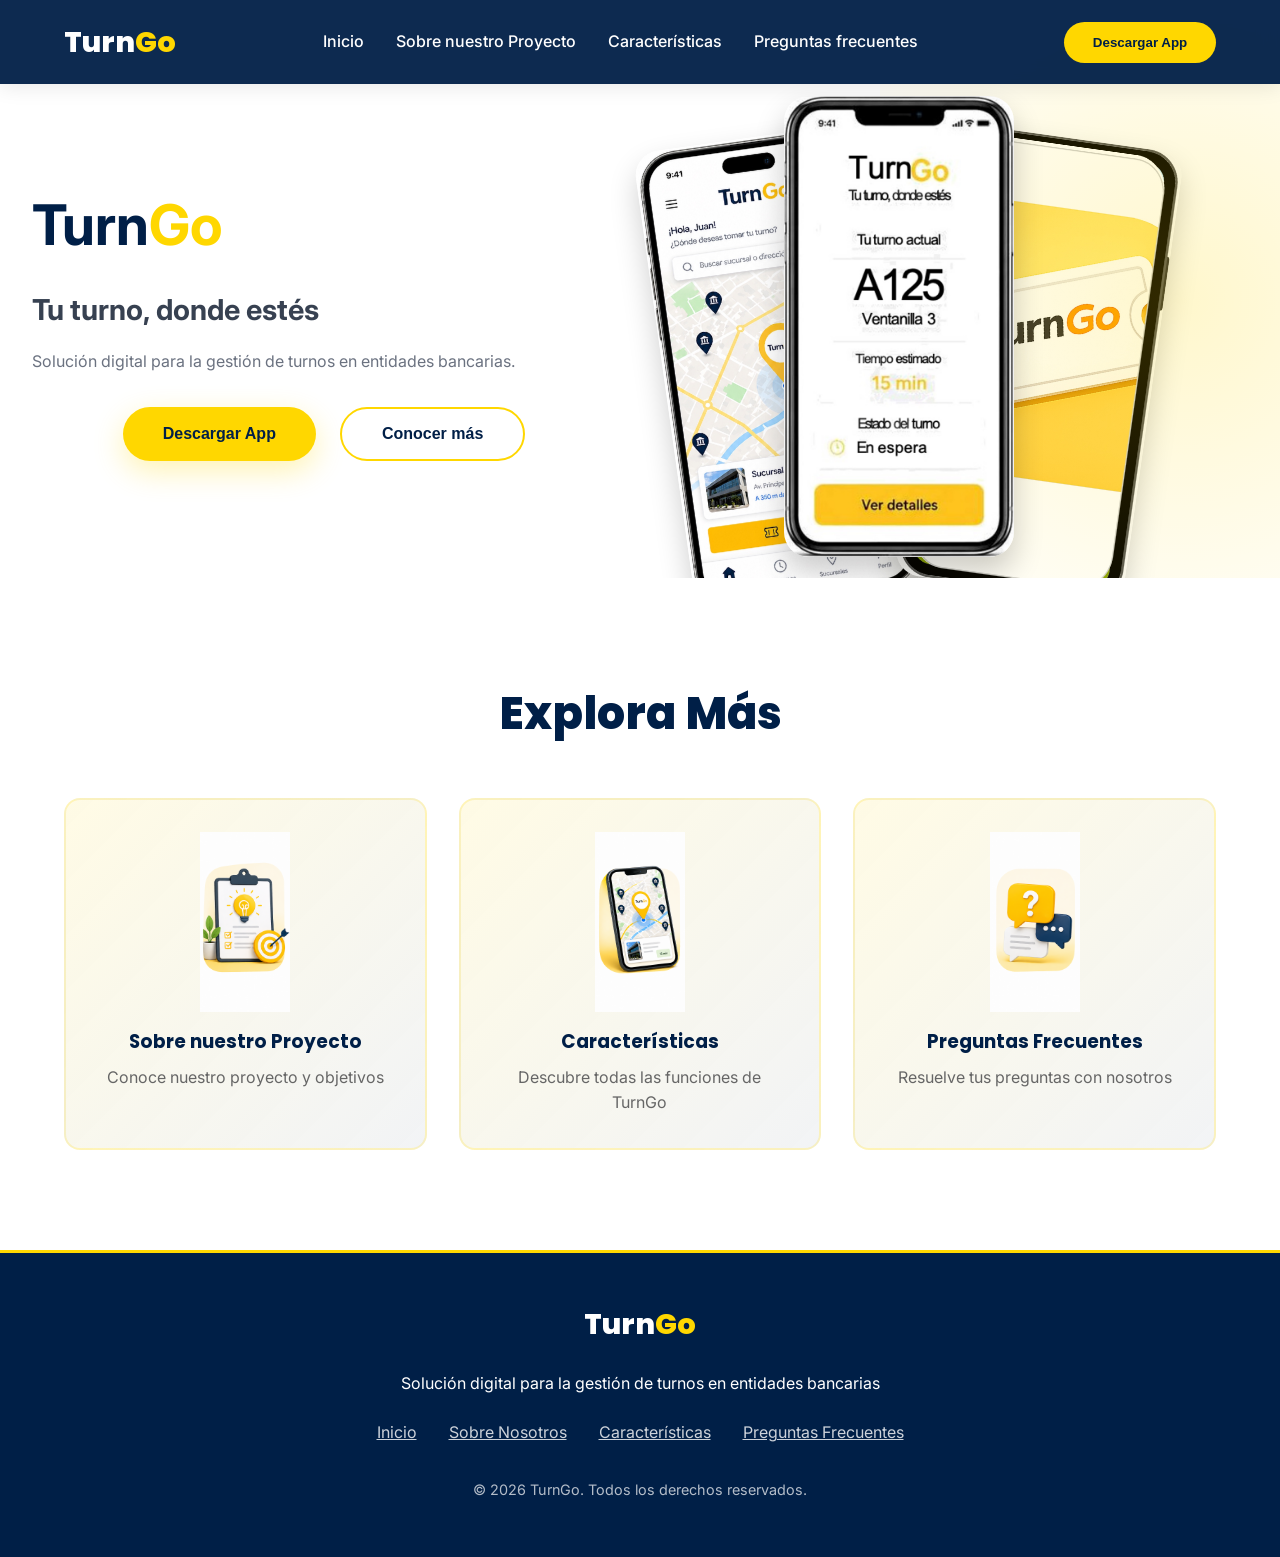
==== index.html @ 9b7ec01e "presentation-inicial" ====
<!DOCTYPE html>
<html lang="es">
<head>
    <meta charset="UTF-8">
    <meta name="viewport" content="width=device-width, initial-scale=1.0">
    <title>TurnGo - Tu turno, donde estés</title>
    <link href="https://fonts.googleapis.com/css2?family=Poppins:wght@300;400;600;700;800&family=Inter:wght@300;400;500;600&display=swap" rel="stylesheet">
    <link rel="stylesheet" href="styles.css">
</head>
<body>

    <nav>
        <div class="logo">Turn<span>Go</span></div>
        <ul>
            <li><a href="index.html#inicio">Inicio</a></li>
            <li><a href="about.html">Sobre nuestro Proyecto</a></li>
            <li><a href="features.html">Características</a></li>
            <li><a href="contact.html">Preguntas frecuentes</a></li>
        </ul>
        <button class="nav-button" onclick="window.location.href='download.html'">Descargar App</button>
    </nav>

    <section class="hero" id="inicio">
        <div class="hero-container">
            <div class="hero-content">
                <h1>Turn<span>Go</span></h1>
                <h2 class="hero-subtitle">Tu turno, donde estés</h2>

                <p class="hero-description">
                    Solución digital para la gestión de turnos en entidades bancarias.
                </p>

                <div class="cta-buttons">
                    <button class="btn btn-primary">Descargar App</button>
                    <button class="btn btn-secondary">Conocer más</button>
                </div>
            </div>

            <div class="hero-phones">
                <img src="img/hero-main3.jpeg" class="phone phone-1">
                <img src="img/hero-ui.jpeg" class="phone phone-2">
                <img src="img/hero-main2.jpeg" class="phone phone-3">
            </div>

        </div>
        <div class="hero-bg"></div>
    </section>
    
    

    <section class="quick-links">
        <h2 class="section-title">Explora Más</h2>
        <div class="links-grid">
            <a href="about.html" class="link-card">
                <img src="img/turngo_sobre_proyecto.png" alt="Sobre nuestro proyecto TurnGo" class="card-img">
                <h3>Sobre nuestro Proyecto</h3>
                <p>Conoce nuestro proyecto y objetivos</p>
            </a>
            <a href="features.html" class="link-card">
                <img src="img/turngo_caracteristicas_mapa.png" alt="Características TurnGo" class="card-img">
                <h3>Características</h3>
                <p>Descubre todas las funciones de TurnGo</p>
            </a>
            <a href="contact.html" class="link-card">
                <img src="img/turngo_preguntas_frecuentes.png" alt="Preguntas frecuentes TurnGo" class="card-img">
                <h3>Preguntas Frecuentes</h3>
                <p>Resuelve tus preguntas con nosotros</p>
            </a>
        </div>
    </section>

    <footer>
        <div class="logo" style="margin-bottom: 1.5rem;">Turn<span>Go</span></div>
        <p>Solución digital para la gestión de turnos en entidades bancarias</p>
        <div style="margin-top: 1.5rem; display: flex; justify-content: center; gap: 2rem; flex-wrap: wrap;">
            <a href="index.html" style="color: rgba(255,255,255,0.8);">Inicio</a>
            <a href="about.html" style="color: rgba(255,255,255,0.8);">Sobre Nosotros</a>
            <a href="features.html" style="color: rgba(255,255,255,0.8);">Características</a>
            <a href="contact.html" style="color: rgba(255,255,255,0.8);">Preguntas Frecuentes</a>
        </div>
        <p style="margin-top: 2rem; color: rgba(255,255,255,0.7); font-size: 0.9rem;">
            © 2026 TurnGo. Todos los derechos reservados.
        </p>
    </footer>

    <script src="script.js"></script>
</body>
</html>
---- styles.css ----
* {
    margin: 0;
    padding: 0;
    box-sizing: border-box;
}

:root {
    --primary-yellow: #FFD700;
    --primary-dark: #001F47;
    --secondary-dark: #0D2E4E;
    --light-gray: #F5F7FA;
    --text-dark: #1A1A1A;
    --text-light: #666666;
    --success-green: #10B981;
    --warning-orange: #F59E0B;
    --danger-red: #EF4444;
}

body {
    font-family: 'Inter', sans-serif;
    color: var(--text-dark);
    line-height: 1.6;
    margin: 0;
    padding: 0;
    overflow-x: hidden;
}

/* ============ NAVIGATION ============ */
nav {
    position: fixed;
    top: 0;
    width: 100%;
    background: rgba(0, 31, 71, 0.95);
    backdrop-filter: blur(10px);
    padding: 1.2rem 5%;
    display: flex;
    justify-content: space-between;
    align-items: center;
    z-index: 1000;
    box-shadow: 0 2px 20px rgba(0, 0, 0, 0.1);
}

.logo {
    font-family: 'Poppins', sans-serif;
    font-size: 1.8rem;
    font-weight: 800;
    color: white;
    cursor: pointer;
    transition: transform 0.3s ease;
}

.logo:hover {
    transform: scale(1.05);
}

.logo span {
    color: var(--primary-yellow);
}

nav ul {
    display: flex;
    list-style: none;
    gap: 2rem;
}

nav a {
    color: white;
    text-decoration: none;
    font-weight: 500;
    transition: color 0.3s ease;
}

nav a:hover {
    color: var(--primary-yellow);
}

.nav-button {
    background: var(--primary-yellow);
    color: var(--primary-dark);
    padding: 0.8rem 1.8rem;
    border-radius: 50px;
    font-weight: 600;
    border: none;
    cursor: pointer;
    transition: transform 0.3s ease, box-shadow 0.3s ease;
}

.nav-button:hover {
    transform: translateY(-2px);
    box-shadow: 0 8px 20px rgba(255, 215, 0, 0.3);
}

.hero {
    position: relative;
    padding: 6rem 2rem 2rem;
    overflow: hidden;
    background: #ffffff;
}

.hero-container {
    display: flex;
    align-items: center;
    justify-content: space-between;
    gap: 3rem;
    flex-wrap: wrap;
}

/* TEXTO */
.hero-content {
    flex: 1;
    min-width: 300px;
}

.hero-content h1 {
    font-size: 3.5rem;
    color: var(--primary-dark);
}

.hero-content span {
    color: var(--primary-yellow);
}

.hero-subtitle {
    font-size: 1.8rem;
    margin: 1rem 0;
    color: #374151;
}

.hero-description {
    margin-bottom: 2rem;
    color: #6b7280;
}
.hero-bg {
    position: absolute;
    right: -150px;
    top: -100px;
    width: 700px;
    height: 700px;
    background: radial-gradient(circle, rgba(255,215,0,0.25), transparent 70%);
    z-index: 0;
}

/* IMÁGENES */
.hero-phones {
    flex: 1;
    position: relative;
    height: 450px;
}

.phone {
    position: absolute;
    width: 230px;
    border-radius: 25px;
    box-shadow: 0 15px 30px rgba(0,0,0,0.2);
    transition: 0.3s;
}

/* POSICIONES */
.phone-1 {
    left: 0;
    top: 40px;
    transform: rotate(-8deg);
}

.phone-2 {
    left: 120px;
    top: 0;
    z-index: 2;
}

.phone-3 {
    left: 260px;
    top: 40px;
    transform: rotate(8deg);

}

/* HOVER */
.hero-phones:hover .phone-1 {
    transform: rotate(-5deg) translateY(-10px);
}

.hero-phones:hover .phone-2 {
    transform: translateY(-15px);
}

.hero-phones:hover .phone-3 {
    transform: rotate(5deg) translateY(-10px);
}

/* FONDO CURVO */
.hero-bg {
    position: absolute;
    right: -200px;
    top: 0;
    width: 600px;
    height: 600px;
    background: radial-gradient(circle, #FFD70033, transparent);
    z-index: 0;
}

.cta-buttons {
    display: flex;
    gap: 1.5rem;
    justify-content: center;
    flex-wrap: wrap;
    margin-top: 2rem;
}

.btn {
    padding: 1rem 2.5rem;
    border-radius: 50px;
    font-weight: 600;
    border: none;
    cursor: pointer;
    transition: all 0.3s ease;
    font-size: 1rem;
}

.btn-primary {
    background: var(--primary-yellow);
    color: var(--primary-dark);
    box-shadow: 0 10px 30px rgba(255, 215, 0, 0.3);
}

.btn-primary:hover {
    transform: translateY(-4px);
    box-shadow: 0 15px 40px rgba(255, 215, 0, 0.4);
}

.btn-secondary {
    background: transparent;
    color: var(--primary-dark);
    border: 2px solid var(--primary-yellow);
}

.btn-secondary:hover {
    background: var(--primary-yellow);
    color: var(--primary-dark);
    transform: translateY(-4px);
}

@keyframes fadeInDown {
    from {
        opacity: 0;
        transform: translateY(-30px);
    }
    to {
        opacity: 1;
        transform: translateY(0);
    }
}

/* ============ SECTIONS ============ */
.problem-solution {
    padding: 20px 5%;
    background: white;
}

.section-title {
    font-family: 'Poppins', sans-serif;
    font-size: 2.8rem;
    font-weight: 800;
    text-align: center;
    margin-bottom: 3rem;
    color: var(--primary-dark);
}

.section-title span {
    color: var(--primary-yellow);
}

.problem-grid {
    display: grid;
    grid-template-columns: 1fr 1fr;
    gap: 3rem;
    max-width: 1200px;
    margin: 0 auto;
    align-items: center;
}

.problems-list, .solutions-list {
    display: flex;
    flex-direction: column;
    gap: 1.5rem;
}

.problem-item, .solution-item {
    padding: 1.5rem;
    border-radius: 12px;
    background: var(--light-gray);
    transition: all 0.3s ease;
}

.problem-item:hover, .solution-item:hover {
    transform: translateX(10px);
    background: #EEF2F8;
}

.problem-item strong, .solution-item strong {
    color: var(--primary-dark);
    font-size: 1.1rem;
}

.center-arrow {
    text-align: center;
    grid-column: 1 / -1;
    font-size: 2.5rem;
    color: var(--primary-yellow);
    animation: bounce 2s infinite;
}

@keyframes bounce {
    0%, 100% { transform: translateY(0); }
    50% { transform: translateY(-10px); }
}

/* ============ OBJECTIVES ============ */
.objectives {
    padding: 100px 5%;
    background: linear-gradient(135deg, var(--primary-dark) 0%, var(--secondary-dark) 100%);
    color: white;
}

.objectives .section-title {
    color: white;
}

.objectives-grid {
    display: grid;
    grid-template-columns: repeat(auto-fit, minmax(280px, 1fr));
    gap: 2rem;
    max-width: 1200px;
    margin: 0 auto;
}

.objective-card {
    background: rgba(255, 215, 0, 0.1);
    border: 2px solid rgba(255, 215, 0, 0.3);
    padding: 2rem;
    border-radius: 16px;
    text-align: center;
    backdrop-filter: blur(10px);
    transition: all 0.3s ease;
}

.objective-card:hover {
    background: rgba(255, 215, 0, 0.15);
    border-color: var(--primary-yellow);
    transform: translateY(-10px);
}

.objective-number {
    font-family: 'Poppins', sans-serif;
    font-size: 3rem;
    font-weight: 800;
    color: var(--primary-yellow);
    margin-bottom: 1rem;
}

.objective-label {
    font-size: 0.9rem;
    color: rgba(255, 255, 255, 0.8);
    text-transform: uppercase;
    letter-spacing: 1px;
    margin-bottom: 0.5rem;
}

/* ============ FEATURES ============ */
.features {
    padding: 100px 5%;
    background: var(--light-gray);
}

.features-grid {
    display: grid;
    grid-template-columns: repeat(auto-fit, minmax(300px, 1fr));
    gap: 2rem;
    max-width: 1200px;
    margin: 0 auto;
}

.feature-card {
    background: white;
    padding: 2.5rem;
    border-radius: 16px;
    text-align: center;
    box-shadow: 0 4px 15px rgba(0, 0, 0, 0.08);
    transition: all 0.3s ease;
}

.feature-card:hover {
    transform: translateY(-8px);
    box-shadow: 0 12px 30px rgba(255, 215, 0, 0.2);
}

.feature-icon {
    font-size: 3rem;
    margin-bottom: 1rem;
}

.feature-card h3 {
    color: var(--primary-dark);
    margin-bottom: 1rem;
    font-family: 'Poppins', sans-serif;
    font-size: 1.3rem;
}

.feature-card p {
    color: var(--text-light);
    line-height: 1.8;
}

/* ============ BENEFICIARIES ============ */
.beneficiaries {
    padding: 100px 5%;
    background: white;
}

.beneficiaries-grid {
    display: grid;
    grid-template-columns: repeat(2, 1fr);
    gap: 2rem;
    max-width: 1000px;
    margin: 0 auto;
}

.beneficiary-item {
    padding: 2rem;
    background: var(--light-gray);
    border-radius: 12px;
    text-align: center;
    transition: all 0.3s ease;
}

.beneficiary-item:hover {
    background: var(--primary-yellow);
    color: var(--primary-dark);
}

.beneficiary-item h3 {
    color: var(--primary-dark);
    margin-bottom: 1rem;
    font-size: 1.3rem;
}

/* ============ QUICK LINKS ============ */
.quick-links {
    padding: 100px 5%;
    background: white;
}

.links-grid {
    display: grid;
    grid-template-columns: repeat(auto-fit, minmax(250px, 1fr));
    gap: 2rem;
    max-width: 1200px;
    margin: 0 auto;
}

.link-card {
    background: linear-gradient(135deg, rgba(255, 215, 0, 0.1) 0%, rgba(0, 31, 71, 0.05) 100%);
    padding: 2rem;
    border-radius: 16px;
    text-align: center;
    text-decoration: none;
    color: inherit;
    border: 2px solid rgba(255, 215, 0, 0.2);
    transition: all 0.3s ease;
    cursor: pointer;
}

.link-card:hover {
    border-color: var(--primary-yellow);
    background: rgba(255, 215, 0, 0.15);
    transform: translateY(-8px);
}

.link-icon {
    font-size: 2.5rem;
    margin-bottom: 1rem;
}

.link-card h3 {
    color: var(--primary-dark);
    margin-bottom: 0.5rem;
    font-family: 'Poppins', sans-serif;
}

.link-card p {
    color: var(--text-light);
}

/* ============ FOOTER ============ */
footer {
    background: var(--primary-dark);
    color: white;
    padding: 3rem 5%;
    text-align: center;
    border-top: 3px solid var(--primary-yellow);
}

footer p {
    margin-bottom: 0.5rem;
}

footer a {
    transition: color 0.3s ease;
}

footer a:hover {
    color: var(--primary-yellow);
}

.footer-highlight {
    color: var(--primary-yellow);
    font-weight: 600;
}

@media (max-width: 768px) {
    nav ul {
        display: none;
    }

    .hero h1 {
        font-size: 2.5rem;
    }

    .problem-grid {
        grid-template-columns: 1fr;
    }

    .beneficiaries-grid {
        grid-template-columns: 1fr;
    }

    .section-title {
        font-size: 2rem;
    }
}

.fade-in {
    opacity: 0;
    animation: fadeIn 0.6s ease forwards;
}

@keyframes fadeIn {
    from { opacity: 0; }
    to { opacity: 1; }
}


.contact-section {
    padding: 80px 5%;
    background: white;
}

.contact-container {
    max-width: 600px;
    margin: 0 auto;
}

.form-group {
    margin-bottom: 1.5rem;
}

.form-group label {
    display: block;
    margin-bottom: 0.5rem;
    font-weight: 600;
    color: var(--primary-dark);
}

.form-group input,
.form-group textarea {
    width: 100%;
    padding: 1rem;
    border: 2px solid var(--light-gray);
    border-radius: 8px;
    font-family: inherit;
    font-size: 1rem;
    transition: border-color 0.3s ease;
}

.form-group input:focus,
.form-group textarea:focus {
    outline: none;
    border-color: var(--primary-yellow);
}

.form-group textarea {
    resize: vertical;
    min-height: 150px;
}

.submit-btn {
    width: 100%;
    padding: 1rem;
    background: var(--primary-yellow);
    color: var(--primary-dark);
    border: none;
    border-radius: 8px;
    font-weight: 600;
    font-size: 1rem;
    cursor: pointer;
    transition: all 0.3s ease;
}

.submit-btn:hover {
    transform: translateY(-2px);
    box-shadow: 0 8px 20px rgba(255, 215, 0, 0.3);
}

.page-header {
    background: linear-gradient(135deg, var(--primary-dark) 0%, var(--secondary-dark) 100%);
    color: white;
    padding: 100px 5% 60px;
    text-align: center;
    margin-top: 60px;
}

.page-header h1 {
    font-family: 'Poppins', sans-serif;
    font-size: 3.5rem;
    margin-bottom: 1rem;
}

.page-content {
    padding: 80px 5%;
    max-width: 1400px;
    margin: 0 auto;
}

.page-content h2 {
    color: var(--primary-dark);
    margin: 2rem 0 1rem 0;
    font-family: 'Poppins', sans-serif;
}

.page-content p {
    color: var(--text-light);
    margin-bottom: 1rem;
    line-height: 1.8;
}
.flip-container {
    display: grid;
    grid-template-columns: repeat(auto-fit, minmax(250px, 1fr));
    gap: 1.8rem;
    margin-top: 2rem;
}

.flip-card {
    background: transparent;
    width: 100%;
    height: 180px;
    perspective: 1000px;
}

.flip-card-inner {
    position: relative;
    width: 100%;
    height: 100%;
    text-align: left;
    transition: transform 0.5s;
    transform-style: preserve-3d;
    cursor: pointer;
}
.flip-card:hover .flip-card-inner {
    transform: rotateY(180deg);
}
.flip-card-front, .flip-card-back {
    position: absolute;
    width: 100%;
    height: 100%;
    border-radius: 12px;
    padding: 1.2rem;
    backface-visibility: hidden;
    display: flex;
    flex-direction: column;
    justify-content: center;
}
.flip-card-front {
    background: #ffffff;
    border: 1px solid #e5e7eb;
    color: var(--primary-dark);
}
.flip-card-back {
    background: var(--primary-dark);
    color: white;
    transform: rotateY(180deg);
}
.flip-card-back p{
  color: white !important;
}
.flip-card-back h3 {
    color: var(--primary-yellow);
}
.flip-card:hover {
    transform: translateY(-3px);
    transition: 0.2s;
}
.link-card {
  display: block;
  text-align: center;
  text-decoration: none;
  color: #111;
}
.card-img {
  width: 100%;
  height: 180px;
  object-fit: contain;
  display: block;
  margin: 0 auto 15px;
}
.about-hero {
  display: flex;
  justify-content: center;
  padding: 40px 5% 10px;
}

.about-hero img {
  width: 100%;
  height: auto;
  object-fit: contain;
}

.about-card {
  background: white;
  padding: 2.2rem;
  border-radius: 18px;
  margin-bottom: 2rem;
  box-shadow: 0 12px 30px rgba(0,0,0,0.06);
  transition: all 0.3s ease;
}

.about-card:hover {
  transform: translateY(-5px);
  box-shadow: 0 18px 40px rgba(0,0,0,0.1);
}

.about-card h2 {
  color: var(--primary-dark);
  margin-bottom: 1rem;
  font-size: 1.8rem;
}

.about-card p {
  color: var(--text-light);
  line-height: 1.8;
}

.custom-list {
  margin-left: 1.5rem;
  margin-top: 1rem;
  color: var(--text-light);
  line-height: 1.8;
}

.solution-card {
  display: grid;
  grid-template-columns: 280px 1fr;
  gap: 2rem;
  align-items: center;
}

.section-img {
  text-align: center;
}

.section-img img {
  width: 100%;
  max-width: 280px;
  height: 220px;
  object-fit: contain;
}

.stats-grid {
  display: grid;
  grid-template-columns: repeat(auto-fit, minmax(190px, 1fr));
  gap: 1.5rem;
  margin-top: 2rem;
}

.stat-box {
  background: var(--light-gray);
  padding: 2rem;
  border-radius: 16px;
  text-align: center;
}

.stat-box h3 {
  font-size: 2.8rem;
  font-weight: 800;
  color: var(--primary-yellow);
  margin-bottom: 0.5rem;
}

.stat-box p {
  color: var(--primary-dark);
  font-weight: 600;
}

.benefits-grid {
  display: grid;
  grid-template-columns: 1fr 1fr;
  gap: 1.5rem;
  margin-top: 1.5rem;
}

.benefit-box {
  padding: 2rem;
  border-radius: 16px;
}

.benefit-box h3 {
  color: var(--primary-dark);
  margin-bottom: 1rem;
}

.benefit-box ul {
  margin-left: 1.2rem;
  color: var(--text-light);
  line-height: 1.8;
}

.yellow-box {
  background: rgba(255, 215, 0, 0.12);
}

.blue-box {
  background: rgba(0, 31, 71, 0.1);
}

.cta-section {
  padding: 70px 5%;
  background: linear-gradient(135deg, var(--primary-dark) 0%, var(--secondary-dark) 100%);
  color: white;
  text-align: center;
}

.cta-section h2 {
  font-size: 2.3rem;
  margin-bottom: 1rem;
}

.cta-section p {
  font-size: 1.1rem;
  margin-bottom: 2rem;
}

.footer-links {
  margin-top: 1.5rem;
  display: flex;
  justify-content: center;
  gap: 2rem;
  flex-wrap: wrap;
}

.footer-links a {
  color: rgba(255,255,255,0.8);
}

.copy {
  margin-top: 2rem;
  color: rgba(255,255,255,0.7);
  font-size: 0.9rem;
}

@media (max-width: 768px) {
  .solution-card {
    grid-template-columns: 1fr;
    text-align: center;
  }

  .benefits-grid {
    grid-template-columns: 1fr;
  }

  .about-card {
    padding: 1.5rem;
  }

  .about-card h2 {
    font-size: 1.5rem;
  }

  .section-img img {
    height: 180px;
  }
}
.conclusions .conclusion-item {
  display: flex;
  gap: 1rem;
  align-items: flex-start;
  margin-top: 1.5rem;
}

.circle {
  width: 40px;
  height: 40px;
  min-width: 40px; 
  
  background: var(--primary-yellow);
  color: black;
  font-weight: 700;

  border-radius: 50%;

  display: flex;
  align-items: center;
  justify-content: center;

  flex-shrink: 0; /* 👈 evita que se aplaste */
}
.recommendations-grid {
  display: grid;
  grid-template-columns: repeat(auto-fit, minmax(220px, 1fr));
  gap: 1.5rem;
  margin-top: 1.5rem;
}

.recommendation-box {
  background: var(--light-gray);
  padding: 1.5rem;
  border-radius: 14px;
  transition: 0.3s;
}

.recommendation-box:hover {
  transform: translateY(-5px);
  background: rgba(255, 215, 0, 0.15);
}

.recommendation-box h4 {
  margin-bottom: 0.5rem;
  color: var(--primary-dark);
}
.hidden {
  display: none;
}

.btn-solution {
  margin-top: 1rem;
  padding: 10px 20px;
  border: none;
  background: var(--primary-yellow);
  border-radius: 8px;
  cursor: pointer;
  font-weight: 600;
}
footer {
  width: 100vw;       
  margin-left: calc(-50vw + 50%);
}
.objectives-ppt {
  position: relative;
  overflow: hidden;
}

.objectives-title {
  text-align: center;
  text-transform: uppercase;
  font-size: 3rem !important;
  color: var(--primary-yellow) !important;
  font-weight: 800;
  margin-bottom: 2.5rem !important;
}

.objectives-layout {
  display: grid;
  grid-template-columns: 2fr 1fr;
  gap: 3rem;
  align-items: center;
}

.objectives-left {
  display: flex;
  flex-direction: column;
  gap: 2rem;
}

.objective-pill {
  background: var(--primary-dark);
  color: white;
  border-radius: 40px;
  padding: 1.6rem 2rem;
  display: grid;
  grid-template-columns: 120px 1fr;
  gap: 1.5rem;
  align-items: center;
}

.objective-icon {
  background: white;
  width: 110px;
  height: 110px;
  border-radius: 4px;
  display: flex;
  align-items: center;
  justify-content: center;
}

.objective-icon img {
  width: 80px;
  height: 80px;
  object-fit: contain;
}

.objective-pill h3 {
  color: var(--primary-yellow);
  text-transform: uppercase;
  letter-spacing: 6px;
  font-size: 1.1rem;
  margin-bottom: 0.5rem;
}

.objective-pill p {
  color: white;
  font-size: 1rem;
  line-height: 1.7;
}

.objective-pill strong {
  color: var(--primary-yellow);
}

.expected-results h3 {
  text-transform: uppercase;
  color: #000;
  font-size: 1.4rem;
  margin-bottom: 2rem;
}

.result-item {
  display: grid;
  grid-template-columns: 60px 90px 1fr;
  gap: 1rem;
  align-items: center;
  margin-bottom: 1.6rem;
}

.result-icon {
  font-size: 2.5rem;
  color: #000;
}

.result-item strong {
  color: var(--primary-yellow);
  font-size: 2.2rem;
  font-weight: 800;
}

.result-item p {
  color: #111;
  font-weight: 600;
  margin: 0;
  line-height: 1.3;
}

@media (max-width: 900px) {
  .objectives-layout {
    grid-template-columns: 1fr;
  }

  .objective-pill {
    grid-template-columns: 1fr;
    text-align: center;
    border-radius: 25px;
  }

  .objective-icon {
    margin: 0 auto;
  }

  .result-item {
    grid-template-columns: 50px 90px 1fr;
  }

}

.about-nav-fixed {
  position: sticky;
  top: 86px;
  z-index: 800;

  display: flex;
  justify-content: center;
  gap: 10px;
  flex-wrap: wrap;

  background: #ffffff;
  padding: 12px 5%;
  box-shadow: 0 8px 25px rgba(0,0,0,0.08);
}
.page-header {
  padding: 140px 5% 70px;
}
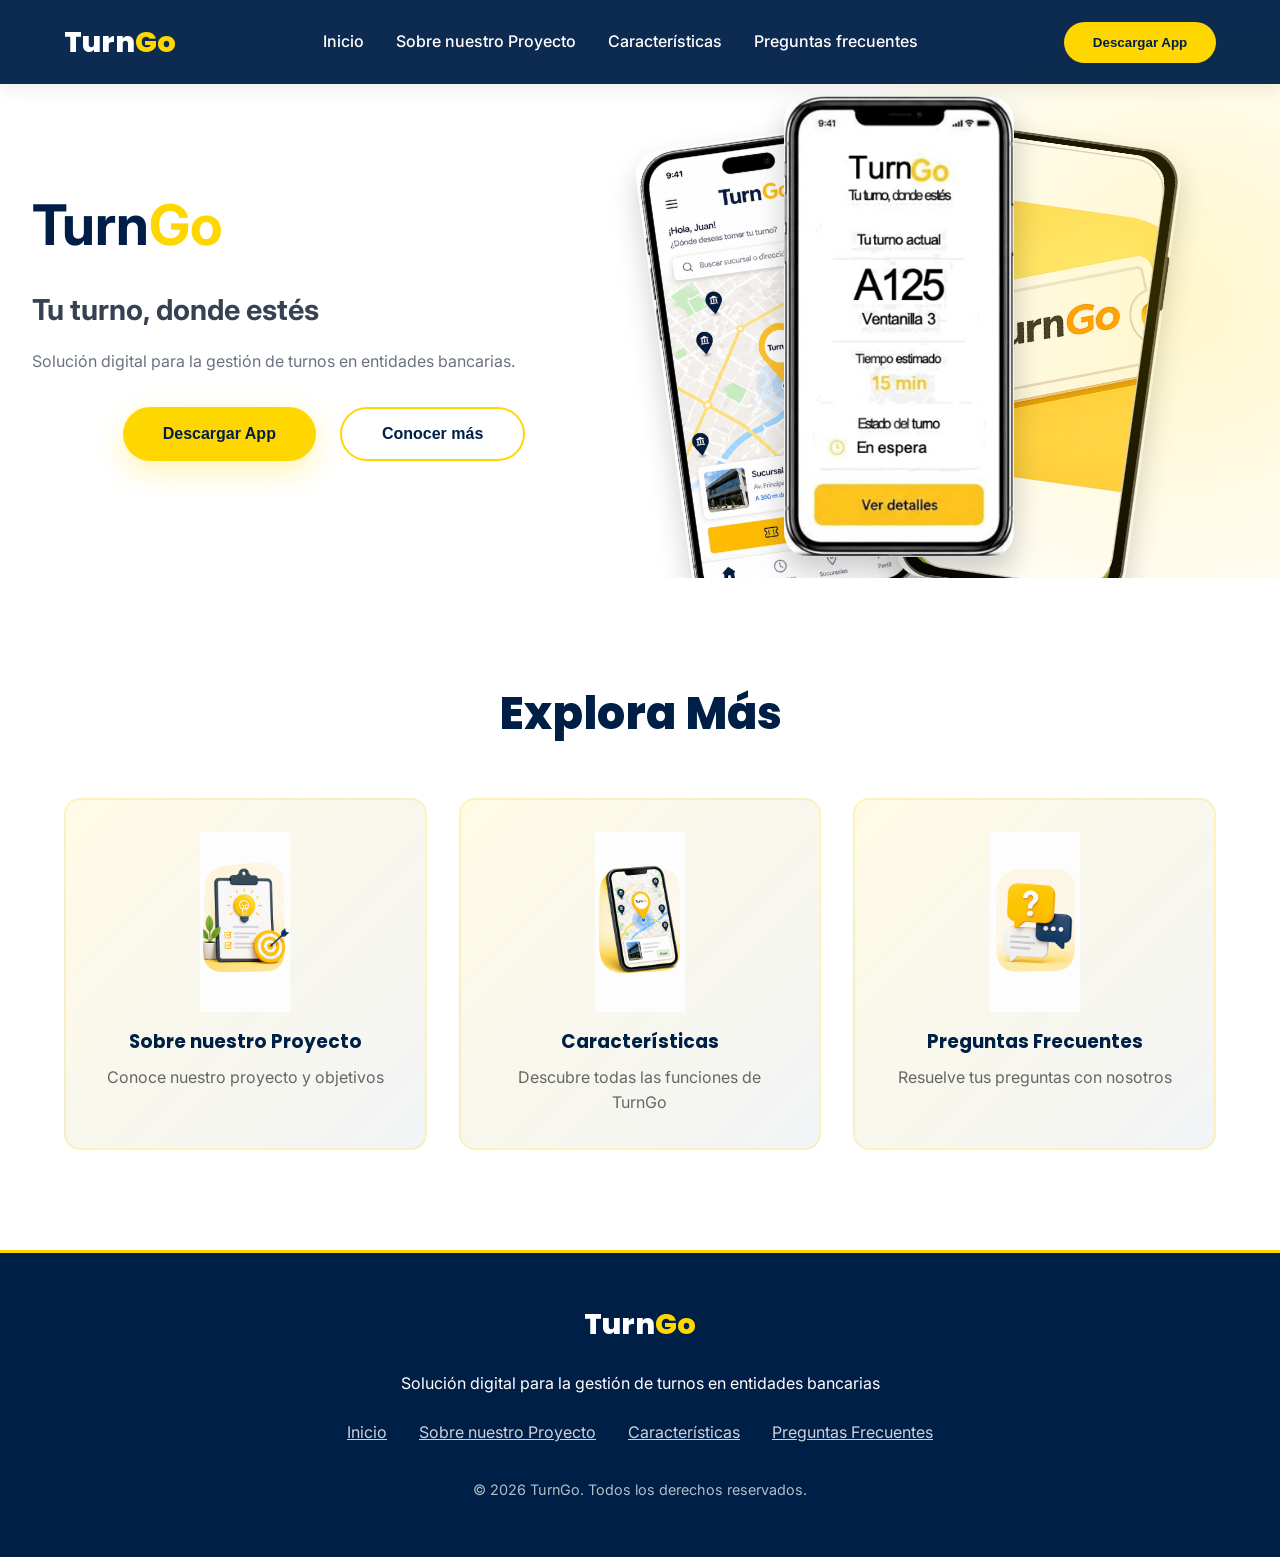
==== commit 2def1f17: "Add files via upload" ====
--- a/index.html
+++ b/index.html
@@ -10,15 +10,27 @@
 <body>
 
     <nav>
-        <div class="logo">Turn<span>Go</span></div>
-        <ul>
-            <li><a href="index.html#inicio">Inicio</a></li>
+        <div class="logo" onclick="window.location.href='index.html'">
+            Turn<span>Go</span>
+        </div>
+        <div class="hamburger" id="hamburger" onclick="toggleMenu()">
+            <span></span>
+            <span></span>
+            <span></span>
+        </div>
+
+        <ul id="navMenu" class="nav-menu">
+            <li><a href="index.html">Inicio</a></li>
             <li><a href="about.html">Sobre nuestro Proyecto</a></li>
             <li><a href="features.html">Características</a></li>
             <li><a href="contact.html">Preguntas frecuentes</a></li>
         </ul>
-        <button class="nav-button" onclick="window.location.href='download.html'">Descargar App</button>
+        
+        <button class="nav-button" onclick="window.location.href='download.html'">
+            Descargar App
+        </button>
     </nav>
+
 
     <section class="hero" id="inicio">
         <div class="hero-container">
@@ -74,7 +86,7 @@
         <p>Solución digital para la gestión de turnos en entidades bancarias</p>
         <div style="margin-top: 1.5rem; display: flex; justify-content: center; gap: 2rem; flex-wrap: wrap;">
             <a href="index.html" style="color: rgba(255,255,255,0.8);">Inicio</a>
-            <a href="about.html" style="color: rgba(255,255,255,0.8);">Sobre Nosotros</a>
+            <a href="about.html" style="color: rgba(255,255,255,0.8);">Sobre nuestro Proyecto</a>
             <a href="features.html" style="color: rgba(255,255,255,0.8);">Características</a>
             <a href="contact.html" style="color: rgba(255,255,255,0.8);">Preguntas Frecuentes</a>
         </div>
--- a/styles.css
+++ b/styles.css
@@ -1094,4 +1094,107 @@
 }
 .page-header {
   padding: 140px 5% 70px;
-}+}
+
+.hamburger {
+    display: none;
+    flex-direction: column;
+    cursor: pointer;
+    gap: 5px;
+    z-index: 1001;
+}
+ 
+.hamburger span {
+    width: 25px;
+    height: 3px;
+    background: white;
+    border-radius: 3px;
+    transition: all 0.3s ease;
+}
+ 
+.hamburger.active span:nth-child(1) {
+    transform: rotate(45deg) translate(8px, 8px);
+}
+ 
+.hamburger.active span:nth-child(2) {
+    opacity: 0;
+}
+ 
+.hamburger.active span:nth-child(3) {
+    transform: rotate(-45deg) translate(8px, -8px);
+}
+ 
+.nav-menu {
+    transition: all 0.3s ease;
+}
+ 
+/* ============ RESPONSIVE MENÚ ============ */
+ 
+@media (max-width: 768px) {
+    .hamburger {
+        display: flex;
+    }
+ 
+    nav ul {
+        position: fixed;
+        top: 60px;
+        left: 0;
+        width: 100%;
+        background: rgba(0, 31, 71, 0.98);
+        backdrop-filter: blur(10px);
+        flex-direction: column;
+        gap: 0;
+        padding: 20px 0;
+        max-height: 0;
+        overflow: hidden;
+        transition: max-height 0.3s ease;
+        list-style: none;
+    }
+ 
+    nav ul.active {
+        max-height: 400px;
+    }
+ 
+    nav ul li {
+        padding: 12px 20px;
+        border-bottom: 1px solid rgba(255, 255, 255, 0.1);
+    }
+ 
+    nav ul a {
+        display: block;
+        color: white;
+        text-decoration: none;
+        font-weight: 500;
+    }
+ 
+    nav ul a:hover {
+        color: var(--primary-yellow);
+    }
+ 
+    .nav-button {
+        display: none;
+    }
+ 
+    nav {
+        padding: 1rem 3%;
+    }
+ 
+    .logo {
+        font-size: 1.5rem;
+    }
+}
+ 
+@media (max-width: 480px) {
+    nav {
+        padding: 0.8rem 2%;
+    }
+ 
+    .logo {
+        font-size: 1.3rem;
+    }
+ 
+    .hamburger span {
+        width: 22px;
+        height: 2.5px;
+    }
+}
